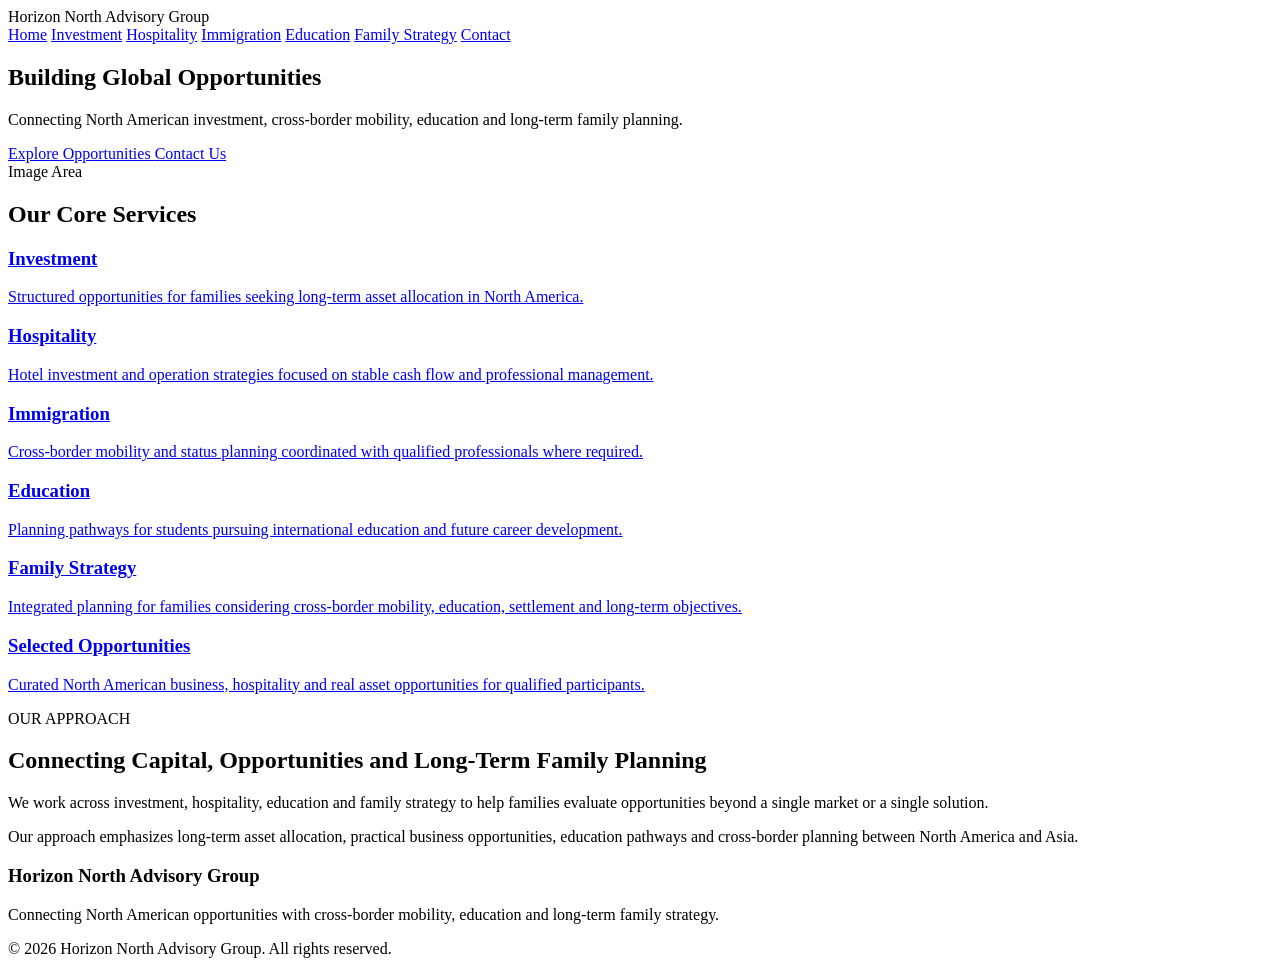
==== index.html @ 262c9e93 "Add files via upload" ====
<!DOCTYPE html>
<html lang="en">
<head>
    <meta charset="UTF-8">
    <meta name="viewport" content="width=device-width, initial-scale=1.0">
    <title>Horizon North Advisory Group</title>
    <link rel="stylesheet" href="style.css">
</head>

<body>

    <header>
        <div class="logo">Horizon North Advisory Group</div>

        

        <nav>
            <a href="index.html">Home</a>
            <a href="investment.html">Investment</a>
            <a href="hospitality.html">Hospitality</a>
            <a href="immigration.html">Immigration</a>
            <a href="education.html">Education</a>
            <a href="family-strategy.html">Family Strategy</a>
            <a href="contact.html">Contact</a>
        </nav>







    </header>

    <main>
        <section class="hero">
    <div class="hero-content">
        <h1>Building Global Opportunities</h1>

        <p>
            Connecting North American investment, cross-border mobility,
            education and long-term family planning.
        </p>

        <div class="hero-buttons">
            <a href="investment.html" class="btn btn-primary">
                Explore Opportunities
            </a>

            <a href="contact.html" class="btn btn-secondary">
                Contact Us
            </a>
        </div>
    </div>

    <div class="hero-image-placeholder">
        <span>Image Area</span>
    </div>
</section>




        

<section class="services">
    <h2>Our Core Services</h2>

    <div class="service-grid">
        
        <a href="investment.html" class="service-card service-link">  
            <h3>Investment</h3>
            <p>Structured opportunities for families seeking long-term asset allocation in North America.</p>
        </a>

        <a href="hospitality.html" class="service-card service-link">
            <h3>Hospitality</h3>
            <p>Hotel investment and operation strategies focused on stable cash flow and professional management.</p>
        </a>

        <a href="immigration.html" class="service-card service-link">
            <h3>Immigration</h3>
            <p>
                Cross-border mobility and status planning coordinated with
                qualified professionals where required.
            </p>
        </a>


        <a href="education.html" class="service-card service-link">
            <h3>Education</h3>
            <p>Planning pathways for students pursuing international education and future career development.</p>
        </a>

        <a href="family-strategy.html" class="service-card service-link">
            <h3>Family Strategy</h3>
            <p>Integrated planning for families considering cross-border mobility, education, settlement and long-term objectives.</p>
        </a>

        <a href="opportunities.html" class="service-card service-link">

            <h3>Selected Opportunities</h3>

                <p>
                    Curated North American business, hospitality and
                    real asset opportunities for qualified participants.
                </p>

        </a>

    </div>
</section>





<section class="about">
    <div class="about-content">
        <p class="section-label">OUR APPROACH</p>

        <h2>
            Connecting Capital, Opportunities and Long-Term Family Planning
        </h2>

        <p>
            We work across investment, hospitality, education and family strategy to help families evaluate opportunities beyond a single
            market or a single solution.
        </p>

        <p>
            Our approach emphasizes long-term asset allocation, practical
            business opportunities, education pathways and cross-border
            planning between North America and Asia.
        </p>
    </div>
</section>




    </main>


<footer class="site-footer">

    <div class="footer-content">

        <div class="footer-brand">
            <h3>Horizon North Advisory Group</h3>

            <p>
                Connecting North American opportunities with
                cross-border mobility, education and long-term
                family strategy.
            </p>
        </div>

       

    </div>

    <div class="footer-bottom">
        <p>
            &copy; 2026 Horizon North Advisory Group.
            All rights reserved.
        </p>
    </div>

</footer>









</body>



</html>
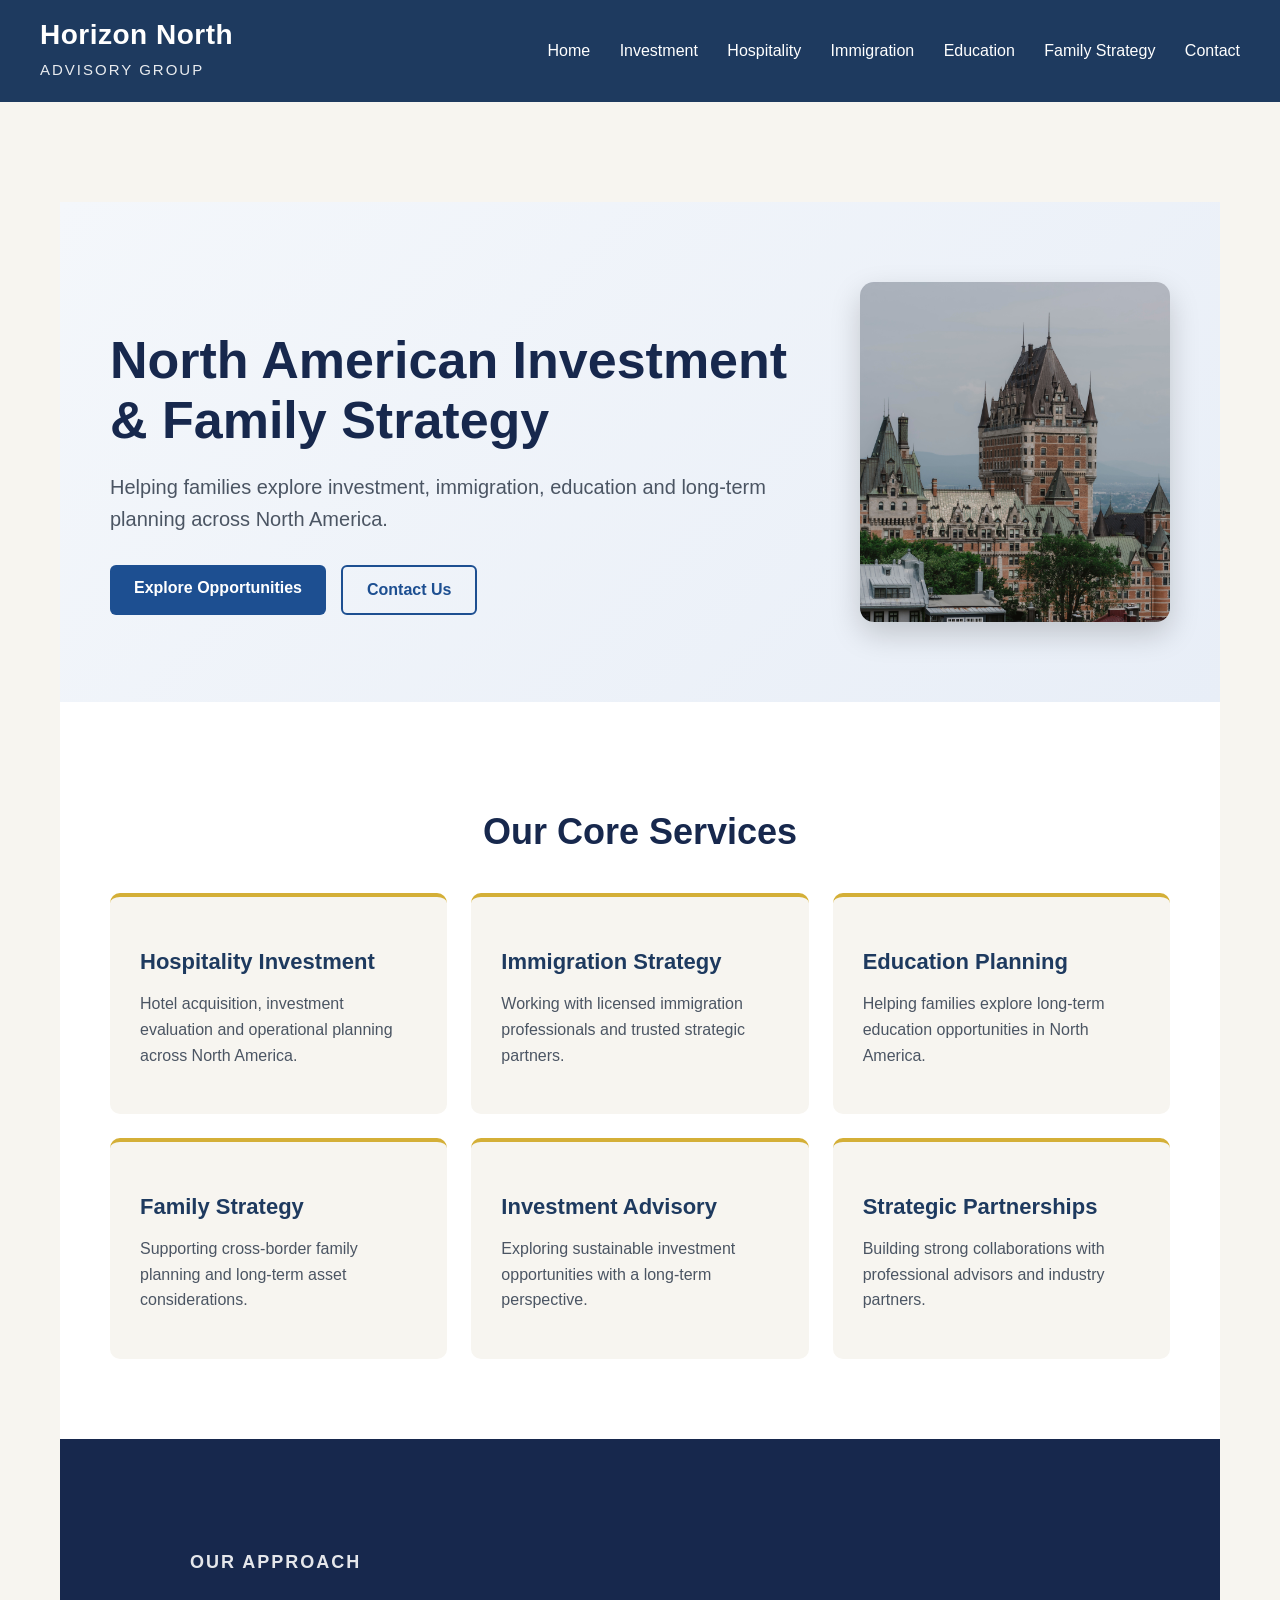
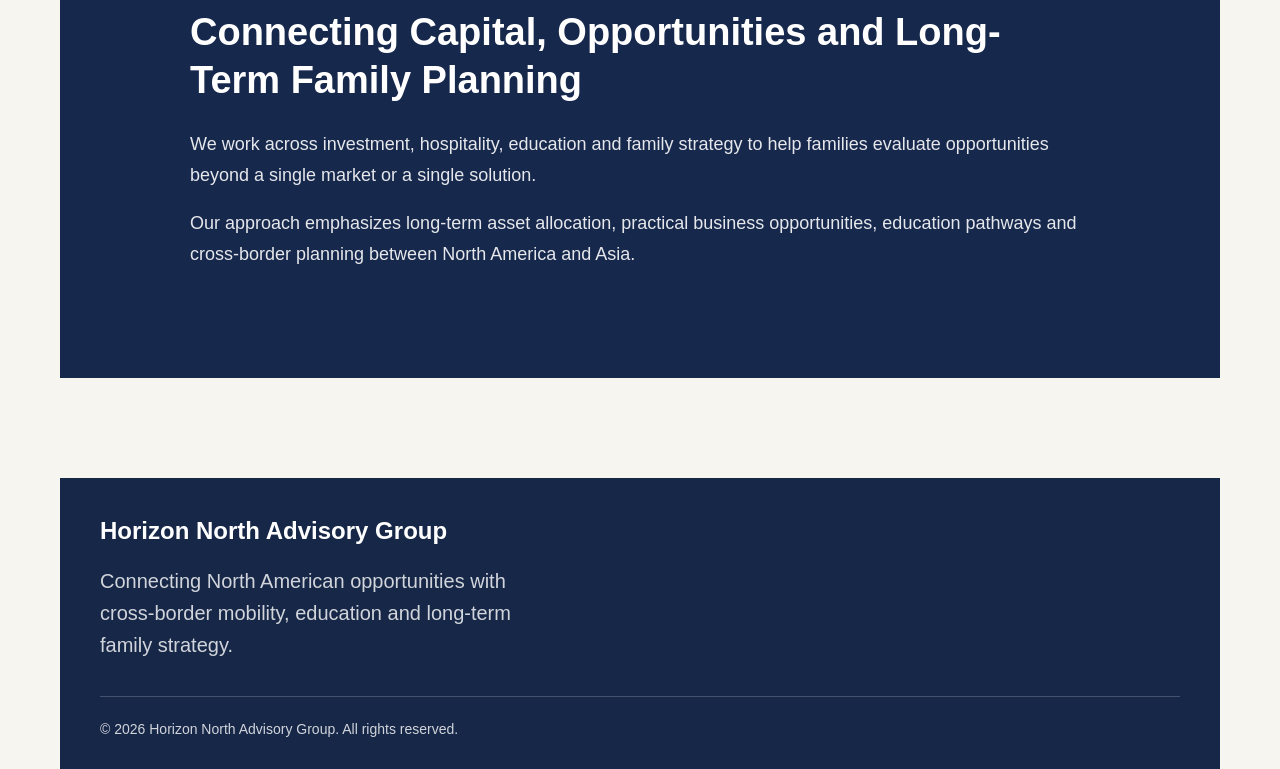
==== commit 473da038: "Add files via upload" ====
--- a/index.html
+++ b/index.html
@@ -10,7 +10,11 @@
 <body>
 
     <header>
-        <div class="logo">Horizon North Advisory Group</div>
+        <div class="logo">
+             Horizon North<br>
+            <span>Advisory Group</span>    
+            
+        </div>
 
         
 
@@ -25,22 +29,17 @@
         </nav>
 
 
-
-
-
-
-
     </header>
 
     <main>
         <section class="hero">
     <div class="hero-content">
-        <h1>Building Global Opportunities</h1>
+       <h1>North American Investment & Family Strategy</h1>
 
-        <p>
-            Connecting North American investment, cross-border mobility,
-            education and long-term family planning.
-        </p>
+            <p>
+                Helping families explore investment, immigration, education
+                and long-term planning across North America.
+            </p>
 
         <div class="hero-buttons">
             <a href="investment.html" class="btn btn-primary">
@@ -54,7 +53,7 @@
     </div>
 
     <div class="hero-image-placeholder">
-        <span>Image Area</span>
+        
     </div>
 </section>
 
@@ -68,51 +67,56 @@
 
     <div class="service-grid">
         
-        <a href="investment.html" class="service-card service-link">  
-            <h3>Investment</h3>
-            <p>Structured opportunities for families seeking long-term asset allocation in North America.</p>
+        <a href="hospitality.html" class="service-card service-link">  
+            <h3>Hospitality Investment</h3>
+            <p> Hotel acquisition, investment evaluation and operational planning 
+                across North America.
+            </p>
         </a>
 
-        <a href="hospitality.html" class="service-card service-link">
-            <h3>Hospitality</h3>
-            <p>Hotel investment and operation strategies focused on stable cash flow and professional management.</p>
-        </a>
 
         <a href="immigration.html" class="service-card service-link">
-            <h3>Immigration</h3>
+            <h3>Immigration Strategy</h3>
             <p>
-                Cross-border mobility and status planning coordinated with
-                qualified professionals where required.
+                Working with licensed immigration professionals and trusted strategic partners.
             </p>
         </a>
 
 
         <a href="education.html" class="service-card service-link">
-            <h3>Education</h3>
-            <p>Planning pathways for students pursuing international education and future career development.</p>
+            <h3>Education Planning</h3>
+            <p>Helping families explore long-term education 
+                opportunities in North America.
+            </p>
         </a>
 
         <a href="family-strategy.html" class="service-card service-link">
             <h3>Family Strategy</h3>
-            <p>Integrated planning for families considering cross-border mobility, education, settlement and long-term objectives.</p>
+            <p>Supporting cross-border family planning and long-term asset considerations.
+            </p>
         </a>
+
+
+        <a href="investment.html" class="service-card service-link">
+            <h3>Investment Advisory</h3>
+            <p>Exploring sustainable investment opportunities with a long-term perspective.
+            </p>
+        </a>
+
 
         <a href="opportunities.html" class="service-card service-link">
 
-            <h3>Selected Opportunities</h3>
+            <h3>Strategic Partnerships</h3>
 
-                <p>
-                    Curated North American business, hospitality and
-                    real asset opportunities for qualified participants.
-                </p>
+            <p>
+                Building strong collaborations with professional advisors and industry partners.
+            </p>
+            
 
         </a>
 
     </div>
 </section>
-
-
-
 
 
 <section class="about">
--- a/style.css
+++ b/style.css
@@ -0,0 +1,745 @@
+body {
+    margin: 0;
+    font-family: Arial, Helvetica, sans-serif;
+    background-color: #f7f5f0;
+    color: #1f2933;
+}
+
+h1 {
+    color: #1e3a5f;
+    font-size: 48px;
+}
+
+p {
+    font-size: 20px;
+    color: #4b5563;
+}
+
+header {
+    background-color: #1e3a5f;
+    color: white;
+    padding: 20px 40px;
+    display: flex;
+    justify-content: space-between;
+    align-items: center;
+}
+
+.logo {
+    font-size: 28px;
+    font-weight: 700;
+    line-height: 1.1;
+    letter-spacing: 0.5px;
+}
+
+.logo span {
+    font-size: 15px;
+    font-weight: 400;
+    letter-spacing: 2px;
+    text-transform: uppercase;
+    opacity: 0.9;
+}
+
+nav a {
+    color: white;
+    text-decoration: none;
+    margin-left: 25px;
+    font-size: 16px;
+}
+
+nav a:hover {
+    color: #d4af37;
+}
+
+main {
+    padding: 100px 60px;
+}
+
+/* Hero Section */
+
+.hero {
+    min-height: 380px;
+    display: flex;
+    align-items: center;
+    justify-content: space-between;
+    gap: 50px;
+    padding: 60px 50px;
+    background: linear-gradient(
+        135deg,
+        #f4f7fb 0%,
+        #e8eef7 100%
+    );
+}
+
+
+
+
+.hero-content {
+    max-width: 850px;
+}
+
+
+
+.hero-image-placeholder {
+    width: 500px;
+    height: 340px;
+    border-radius: 14px;
+
+    background-image: url("images/hero.jpg");
+    background-size: cover;
+    background-position: center;
+
+    border: none;
+    box-shadow: 0 12px 30px rgba(0, 0, 0, 0.18);
+}
+
+
+
+
+
+
+.hero h1 {
+    font-size: 52px;
+    line-height: 1.15;
+    margin-bottom: 20px;
+    color: #17284d;
+}
+
+.hero p {
+    font-size: 20px;
+    line-height: 1.6;
+    margin-bottom: 30px;
+    color: #4b5563;
+}
+
+.hero-buttons {
+    display: flex;
+    gap: 15px;
+}
+
+.btn {
+    display: inline-block;
+    padding: 14px 24px;
+    border-radius: 6px;
+    text-decoration: none;
+    font-weight: 600;
+}
+
+.btn-primary {
+    background-color: #1d4f91;
+    color: white;
+}
+
+.btn-secondary {
+    border: 2px solid #1d4f91;
+    color: #1d4f91;
+    background-color: transparent;
+}
+
+
+/* Services Section */
+.services {
+    padding: 80px 50px;
+    background-color: white;
+}
+
+.services h2 {
+    text-align: center;
+    font-size: 36px;
+    color: #17284d;
+    margin-bottom: 40px;
+}
+
+
+.service-grid {
+    display: grid;
+    grid-template-columns: repeat(3, 1fr);
+    gap: 24px;
+}
+
+
+
+.service-card {
+    background-color: #f7f5f0;
+    padding: 30px;
+    border-radius: 10px;
+    border-top: 4px solid #d4af37;
+}
+
+.service-card h3 {
+    color: #1e3a5f;
+    font-size: 22px;
+    margin-bottom: 15px;
+}
+
+.service-card p {
+    font-size: 16px;
+    line-height: 1.6;
+}
+
+
+/* About Section */
+.about {
+    padding: 90px 50px;
+    background-color: #17284d;
+    color: white;
+}
+
+.about-content {
+    max-width: 900px;
+    margin: 0 auto;
+}
+
+.section-label {
+    font-size: 14px;
+    font-weight: 700;
+    letter-spacing: 2px;
+    color: #d4af37;
+    margin-bottom: 18px;
+}
+
+.about h2 {
+    font-size: 38px;
+    line-height: 1.25;
+    margin-bottom: 25px;
+}
+
+.about p {
+    font-size: 18px;
+    line-height: 1.7;
+    margin-bottom: 18px;
+    color: #e5e7eb;
+}
+
+
+/* About Section */
+.about {
+    padding: 90px 50px;
+    background-color: #17284d;
+    color: white;
+}
+
+.about-content {
+    max-width: 900px;
+    margin: 0 auto;
+}
+
+.section-label {
+    font-size: 14px;
+    font-weight: 700;
+    letter-spacing: 2px;
+    color: #d4af37;
+    margin-bottom: 18px;
+}
+
+.about h2 {
+    font-size: 38px;
+    line-height: 1.25;
+    margin-bottom: 25px;
+}
+
+.about p {
+    font-size: 18px;
+    line-height: 1.7;
+    margin-bottom: 18px;
+    color: #e5e7eb;
+}
+
+/* Investment Page */
+
+.investment-sections {
+    max-width: 1100px;
+    margin: 20px auto 80px;
+    padding: 0 40px;
+
+    display: grid;
+    grid-template-columns: repeat(3, 1fr);
+    gap: 25px;
+}
+
+.investment-card {
+    background: #ffffff;
+    padding: 30px;
+    border-radius: 10px;
+    border: 1px solid #e2e6ec;
+
+    box-shadow: 0 6px 18px rgba(0, 0, 0, 0.08);
+}
+
+.investment-card h2 {
+    color: #17325c;
+    font-size: 22px;
+    margin-bottom: 15px;
+}
+
+.investment-card p {
+    color: #4b5563;
+    line-height: 1.7;
+    margin: 0;
+}
+
+/* Responsive layout */
+
+@media (max-width: 800px) {
+    .investment-sections {
+        grid-template-columns: 1fr;
+    }
+}
+
+/* Our Approach Section */
+
+.our-approach {
+    background-color: #17284d;
+    color: white;
+    padding: 90px 50px;
+}
+
+.approach-content {
+    max-width: 950px;
+    margin: 0 auto;
+}
+
+.our-approach h2 {
+    font-size: 38px;
+    line-height: 1.25;
+    margin-bottom: 25px;
+    color: white;
+}
+
+.our-approach p {
+    font-size: 18px;
+    line-height: 1.7;
+    color: #e5e7eb;
+    margin-bottom: 18px;
+}
+
+
+/* Call to Action Section */
+
+.cta-section {
+    padding: 80px 40px;
+    background-color: #f4f1ea;
+    text-align: center;
+}
+
+.cta-content {
+    max-width: 760px;
+    margin: 0 auto;
+}
+
+.cta-content h2 {
+    font-size: 36px;
+    color: #17345f;
+    margin: 12px 0 18px;
+}
+
+.cta-content p {
+    font-size: 18px;
+    line-height: 1.7;
+    color: #4b5563;
+    margin-bottom: 30px;
+}
+
+.cta-content .btn {
+    display: inline-block;
+    padding: 14px 28px;
+    text-decoration: none;
+    border-radius: 4px;
+    font-weight: 600;
+}
+
+.cta-content .btn-primary {
+    background-color: #17345f;
+    color: white;
+}
+
+.cta-content .btn-primary:hover {
+    background-color: #0f2748;
+}
+
+/* Page Image Section */
+
+.page-image-section {
+    padding: 40px 50px;
+    background-color: #f4f7fb;
+}
+
+.page-image-placeholder {
+    max-width: 1100px;
+    height: 320px;
+    margin: 0 auto;
+    border-radius: 12px;
+    background-color: #d9e2ec;
+    border: 2px dashed #8aa4c2;
+
+    display: flex;
+    align-items: center;
+    justify-content: center;
+
+    color: #17345f;
+    font-weight: 600;
+}
+
+
+
+
+
+
+/* Footer */
+
+
+
+.site-footer {
+    background-color: #172748;
+    color: white;
+    padding: 15px 40px 18px;
+    margin-left: 60px;
+    margin-right: 60px;
+}
+
+
+
+
+.footer-content {
+    max-width: 1100px;
+    margin: 0 auto;
+    display: flex;
+    justify-content: space-between;
+    gap: 40px;
+}
+
+.footer-brand {
+    max-width: 420px;
+}
+
+.footer-brand h3 {
+    font-size: 24px;
+    margin-bottom: 12px;
+}
+
+.footer-brand p {
+    color: #d1d5db;
+    line-height: 1.6;
+}
+
+.footer-links {
+    display: flex;
+    flex-direction: column;
+    gap: 10px;
+}
+
+.footer-links a {
+    color: #d1d5db;
+    text-decoration: none;
+}
+
+.footer-links a:hover {
+    color: #d4af37;
+}
+
+.footer-bottom {
+    max-width: 1100px;
+    margin: 15px auto 0;
+    border-top: 1px solid rgba(255, 255, 255, 0.2);
+    padding-top: 10px;
+}
+
+
+
+
+.footer-bottom p {
+    color: #d1d5db;
+    font-size: 14px;
+}
+
+/* Education Image Section */
+
+.education-image-section {
+    padding: 35px 50px;
+}
+
+.education-image-placeholder {
+    max-width: 1000px;
+    height: 260px;
+    margin: 0 auto;
+
+    border: 2px dashed #9aa6b2;
+    border-radius: 10px;
+
+    display: flex;
+    align-items: center;
+    justify-content: center;
+
+    color: #17284d;
+    font-weight: 600;
+    background-color: #f4f6f8;
+}
+
+.education-image-placeholder img {
+    width: 100%;
+    height: 100%;
+    object-fit: cover;
+    border-radius: 10px;
+}
+
+
+/* Mobility Image Section */
+
+.mobility-image-section {
+    padding: 35px 50px;
+}
+
+.mobility-image-placeholder {
+    max-width: 1000px;
+    height: 260px;
+    margin: 0 auto;
+
+    border: 2px dashed #9aa6b2;
+    border-radius: 10px;
+
+    display: flex;
+    align-items: center;
+    justify-content: center;
+
+    color: #17284d;
+    font-weight: 600;
+    background-color: #f4f6f8;
+}
+
+/* Family Strategy Feature Section */
+
+.family-feature-section {
+    padding: 45px 50px;
+}
+
+.family-feature-content {
+    max-width: 1000px;
+    margin: 0 auto;
+
+    display: grid;
+    grid-template-columns: 1.1fr 0.9fr;
+    gap: 45px;
+    align-items: center;
+}
+
+.family-image-placeholder {
+    height: 320px;
+
+    border: 2px dashed #9aa6b2;
+    border-radius: 10px;
+
+    display: flex;
+    align-items: center;
+    justify-content: center;
+
+    color: #17284d;
+    font-weight: 600;
+    background-color: #f4f6f8;
+}
+
+.family-image-placeholder img {
+    width: 100%;
+    height: 100%;
+    object-fit: cover;
+    border-radius: 10px;
+}
+
+
+.family-feature-text h2 {
+    font-size: 32px;
+    line-height: 1.25;
+    margin-bottom: 18px;
+    color: #17284d;
+}
+
+.family-feature-text p {
+    font-size: 17px;
+    line-height: 1.7;
+    color: #4b5563;
+}
+
+
+/* Investment Image Section */
+
+.investment-image-section {
+    padding: 35px 50px;
+}
+
+.investment-image-placeholder {
+    max-width: 1000px;
+    height: 280px;
+    margin: 0 auto;
+
+    border: 2px dashed #9aa6b2;
+    border-radius: 10px;
+
+    display: flex;
+    align-items: center;
+    justify-content: center;
+
+    color: #17284d;
+    font-weight: 600;
+    background-color: #f4f6f8;
+}
+
+.investment-image-placeholder img {
+    width: 100%;
+    height: 100%;
+    object-fit: cover;
+    border-radius: 10px;
+}
+
+
+
+/* Contact Section */
+
+.contact-section {
+    padding: 50px;
+}
+
+.contact-content {
+    max-width: 1100px;
+    margin: 0 auto;
+
+    display: grid;
+    grid-template-columns: 1fr 1fr;
+    gap: 70px;
+    align-items: start;
+}
+
+.contact-info h2 {
+    font-size: 32px;
+    color: #17284d;
+    margin-bottom: 20px;
+}
+
+.contact-info p {
+    line-height: 1.7;
+    margin-bottom: 18px;
+}
+
+.contact-form {
+    background-color: #f4f6f8;
+    padding: 35px;
+    border-radius: 10px;
+}
+
+.contact-form label {
+    display: block;
+    font-weight: 600;
+    color: #17284d;
+    margin-bottom: 20px;
+}
+
+.contact-form input,
+.contact-form select,
+.contact-form textarea {
+    width: 100%;
+    margin-top: 8px;
+    padding: 12px;
+
+    border: 1px solid #c7ced8;
+    border-radius: 6px;
+
+    font-family: inherit;
+    font-size: 15px;
+    box-sizing: border-box;
+}
+
+.contact-form textarea {
+    resize: vertical;
+}
+
+.contact-form button {
+    border: none;
+    cursor: pointer;
+}
+
+/* Contact Form Privacy Note */
+
+.form-privacy-note {
+    margin-top: 16px;
+    margin-bottom: 0;
+
+    font-size: 12px;
+    line-height: 1.5;
+
+    color: #6b7280;
+    font-weight: 400;
+}
+
+
+.service-link {
+    display: block;
+    text-decoration: none;
+    color: inherit;
+}
+
+/* Selected Opportunities Section */
+
+.opportunities-section {
+    padding: 80px 8%;
+    background-color: #ffffff;
+}
+
+.opportunities-content {
+    max-width: 1200px;
+    margin: 0 auto;
+}
+
+.opportunities-content .section-label {
+    color: #d4af37;
+    font-size: 14px;
+    font-weight: 700;
+    letter-spacing: 2px;
+    margin-bottom: 12px;
+}
+
+.opportunities-content h2 {
+    color: #17284d;
+    font-size: 36px;
+    margin-bottom: 40px;
+}
+
+.opportunity-grid {
+    display: grid;
+    grid-template-columns: repeat(3, 1fr);
+    gap: 24px;
+}
+
+.opportunity-card {
+    background-color: #f7f5f0;
+    padding: 30px;
+    border-radius: 10px;
+    border-top: 4px solid #d4af37;
+}
+
+.opportunity-card h3 {
+    color: #1e3a5f;
+    font-size: 22px;
+    margin-bottom: 15px;
+}
+
+.opportunity-card p {
+    font-size: 16px;
+    line-height: 1.6;
+}
+
+.opportunity-link {
+    text-decoration: none;
+    color: inherit;
+}
+
+
+.hospitality-image {
+    background-image: url("images/hero.jpg");
+    background-size: cover;
+    background-position: center;
+    background-repeat: no-repeat;
+}
+
+.mobility-image {
+    background-image: url("images/hero.jpg");
+    background-size: cover;
+    background-position: center;
+    background-repeat: no-repeat;
+}
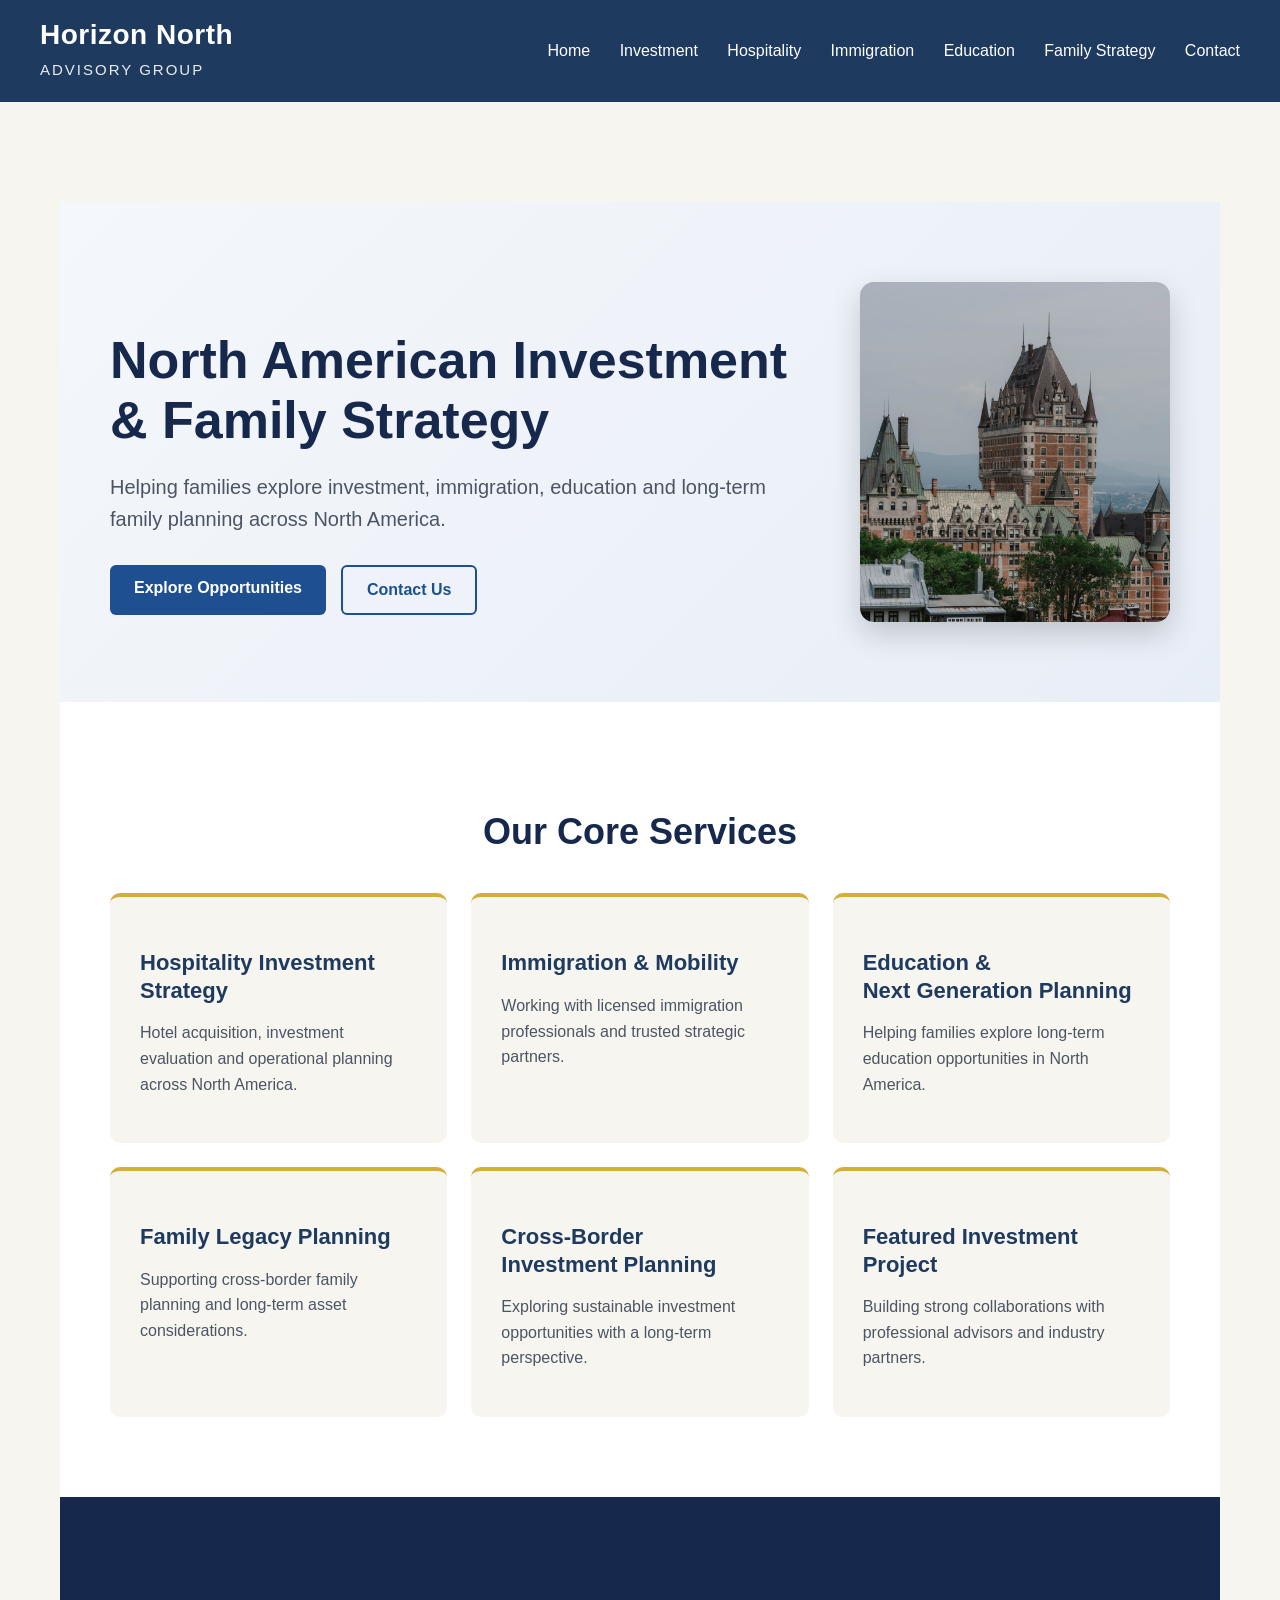
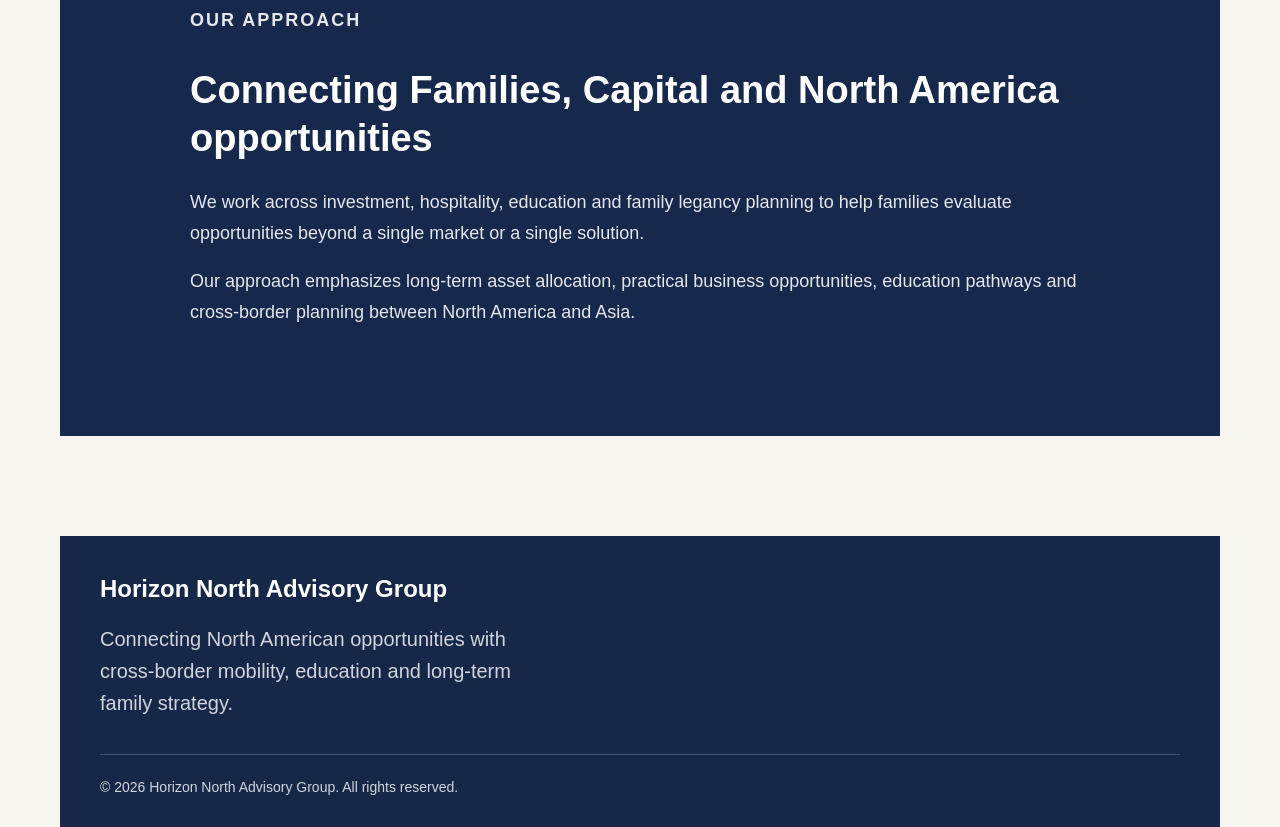
==== commit 6a3abbec: "Add files via upload" ====
--- a/index.html
+++ b/index.html
@@ -38,7 +38,7 @@
 
             <p>
                 Helping families explore investment, immigration, education
-                and long-term planning across North America.
+                and long-term <br>family planning across North America.
             </p>
 
         <div class="hero-buttons">
@@ -68,7 +68,7 @@
     <div class="service-grid">
         
         <a href="hospitality.html" class="service-card service-link">  
-            <h3>Hospitality Investment</h3>
+            <h3>Hospitality Investment Strategy</h3>
             <p> Hotel acquisition, investment evaluation and operational planning 
                 across North America.
             </p>
@@ -76,7 +76,7 @@
 
 
         <a href="immigration.html" class="service-card service-link">
-            <h3>Immigration Strategy</h3>
+            <h3>Immigration & Mobility</h3>
             <p>
                 Working with licensed immigration professionals and trusted strategic partners.
             </p>
@@ -84,21 +84,21 @@
 
 
         <a href="education.html" class="service-card service-link">
-            <h3>Education Planning</h3>
+            <h3>Education & <br>Next Generation Planning</h3>
             <p>Helping families explore long-term education 
                 opportunities in North America.
             </p>
         </a>
 
         <a href="family-strategy.html" class="service-card service-link">
-            <h3>Family Strategy</h3>
+            <h3>Family Legacy Planning</h3>
             <p>Supporting cross-border family planning and long-term asset considerations.
             </p>
         </a>
 
 
         <a href="investment.html" class="service-card service-link">
-            <h3>Investment Advisory</h3>
+            <h3>Cross-Border <br>Investment Planning</h3>
             <p>Exploring sustainable investment opportunities with a long-term perspective.
             </p>
         </a>
@@ -106,7 +106,7 @@
 
         <a href="opportunities.html" class="service-card service-link">
 
-            <h3>Strategic Partnerships</h3>
+            <h3>Featured Investment Project</h3>
 
             <p>
                 Building strong collaborations with professional advisors and industry partners.
@@ -124,11 +124,11 @@
         <p class="section-label">OUR APPROACH</p>
 
         <h2>
-            Connecting Capital, Opportunities and Long-Term Family Planning
+            Connecting Families, Capital and North America opportunities
         </h2>
 
         <p>
-            We work across investment, hospitality, education and family strategy to help families evaluate opportunities beyond a single
+            We work across investment, hospitality, education and family legancy planning to help families evaluate opportunities beyond a single
             market or a single solution.
         </p>
 
--- a/style.css
+++ b/style.css
@@ -74,7 +74,7 @@
 
 
 .hero-content {
-    max-width: 850px;
+    max-width: 760px;
 }
 
 
@@ -168,6 +168,7 @@
 .service-card h3 {
     color: #1e3a5f;
     font-size: 22px;
+    line-height: 1.25;
     margin-bottom: 15px;
 }
 
@@ -360,12 +361,13 @@
 
 .page-image-section {
     padding: 40px 50px;
+    margin-bottom: 30px;
     background-color: #f4f7fb;
 }
 
 .page-image-placeholder {
     max-width: 1100px;
-    height: 320px;
+    height: 420px;
     margin: 0 auto;
     border-radius: 12px;
     background-color: #d9e2ec;
@@ -731,7 +733,7 @@
 
 
 .hospitality-image {
-    background-image: url("images/hero.jpg");
+    background-image: url("images/hotel-lobby.jpg");
     background-size: cover;
     background-position: center;
     background-repeat: no-repeat;
@@ -742,4 +744,19 @@
     background-size: cover;
     background-position: center;
     background-repeat: no-repeat;
+}
+
+.hospitality-image {
+    margin-top: 30px;
+}
+
+.page-hero-content h1 {
+    margin-bottom: 24px;
+}
+
+.hero-text{
+
+    line-height: 1.8;
+    margin-top: 24px;
+    
 }
